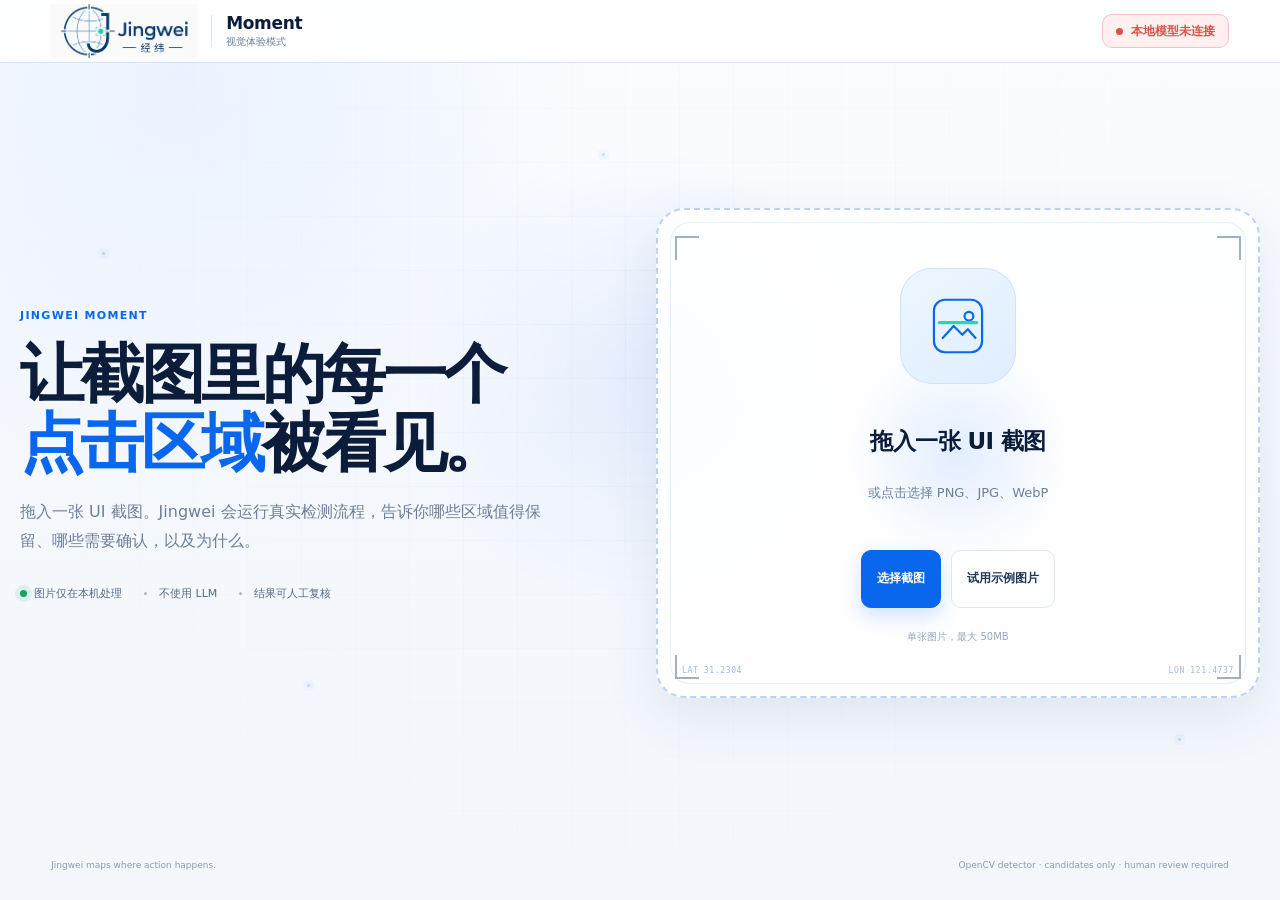
==== frontend/apps/moment/index.html @ aafc8c3d "feat(frontend): add Gongshu integrated workbench" ====
<!doctype html>
<html lang="zh-CN">
  <head>
    <meta charset="utf-8" />
    <meta name="viewport" content="width=device-width, initial-scale=1" />
    <meta name="theme-color" content="#f4f8ff" />
    <title>Jingwei Moment · 看见每一个点击区域</title>
    <link rel="stylesheet" href="./moment.css" />
  </head>
  <body>
    <div class="spatial-field" aria-hidden="true"><i></i><i></i><i></i><i></i><i></i><i></i></div>
    <header class="moment-header">
      <a class="moment-brand" href="./index.html" aria-label="Jingwei Moment 首页">
        <img src="./assets/jingwei-logo.png" alt="Jingwei 经纬" />
        <span class="brand-divider" aria-hidden="true"></span>
        <span class="brand-name"><strong>Moment</strong><small>视觉体验模式</small></span>
      </a>
      <div class="header-actions">
        <span id="runtimeBadge" class="runtime-badge is-checking"><i></i><span>正在连接本地模型</span></span>
      </div>
    </header>

    <main>
      <section id="landingView" class="landing-view">
        <div class="hero-copy">
          <span class="eyebrow">JINGWEI MOMENT</span>
          <h1>让截图里的每一个<br /><em>点击区域</em>被看见。</h1>
          <p>拖入一张 UI 截图。Jingwei 会运行真实检测流程，告诉你哪些区域值得保留、哪些需要确认，以及为什么。</p>
          <div class="trust-row" aria-label="处理说明">
            <span><i class="trust-dot"></i>图片仅在本机处理</span>
            <span>不使用 LLM</span>
            <span>结果可人工复核</span>
          </div>
        </div>

        <div id="dropZone" class="drop-zone" tabindex="0" role="button" aria-label="拖入或选择一张 UI 截图">
          <input id="imageInput" type="file" accept="image/png,image/jpeg,image/webp" hidden />
          <span class="lock-corner corner-nw" aria-hidden="true"></span>
          <span class="lock-corner corner-ne" aria-hidden="true"></span>
          <span class="lock-corner corner-sw" aria-hidden="true"></span>
          <span class="lock-corner corner-se" aria-hidden="true"></span>
          <div class="drop-grid" aria-hidden="true"><i class="drop-scan"></i></div>
          <div class="drop-coordinates" aria-hidden="true"><span>LAT 31.2304</span><span>LON 121.4737</span></div>
          <div class="drop-visual" aria-hidden="true">
            <svg viewBox="0 0 64 64"><rect x="10" y="8" width="44" height="48" rx="10"/><path d="m18 43 10-11 8 8 5-5 7 8"/><circle cx="42" cy="23" r="4"/><path class="scan-line" d="M15 29h34"/></svg>
          </div>
          <strong>拖入一张 UI 截图</strong>
          <span>或点击选择 PNG、JPG、WebP</span>
          <div class="drop-actions">
            <button id="chooseButton" class="primary-button" type="button">选择截图</button>
            <button id="sampleButton" class="secondary-button" type="button">试用示例图片</button>
          </div>
          <small>单张图片，最大 50MB</small>
        </div>
      </section>

      <section id="analysisView" class="analysis-view" hidden>
        <div class="analysis-topbar">
          <div class="analysis-heading">
            <span class="eyebrow">LIVE ANALYSIS</span>
            <h1 id="analysisTitle">Jingwei 正在观察这张界面</h1>
          </div>
          <div class="analysis-actions">
            <button id="replayButton" class="secondary-button replay-button" type="button" disabled><span aria-hidden="true">↻</span> Replay Analysis</button>
            <button id="newImageButton" class="secondary-button" type="button">分析另一张</button>
            <button id="reviewButtonTop" class="primary-button" type="button" disabled>进入专业审核</button>
          </div>
        </div>

        <div class="analysis-grid">
          <aside class="pipeline-panel" aria-label="真实检测阶段">
            <div class="panel-heading">
              <span>DETECTION PIPELINE<small>真实检测过程</small></span>
              <b id="elapsedTime">—</b>
            </div>
            <ol id="pipelineList" class="pipeline-list">
              <li data-stage="read"><i></i><div><small>01 · IMAGE LOCKED</small><strong>读取图像</strong><span>等待开始</span></div></li>
              <li data-stage="analyze"><i></i><div><small>02 · STRUCTURE PARSED</small><strong>观察界面结构</strong><span>等待开始</span></div></li>
              <li data-stage="candidates"><i></i><div><small>03 · SIGNALS FOUND</small><strong>发现初始区域</strong><span>等待真实结果</span></div></li>
              <li data-stage="filter"><i></i><div><small>04 · REJECTED</small><strong>过滤无效区域</strong><span>等待真实结果</span></div></li>
              <li data-stage="final"><i></i><div><small>05 · RETAINED</small><strong>形成最终建议</strong><span>等待真实结果</span></div></li>
            </ol>
            <div id="pipelineNote" class="pipeline-note">所有阶段均由真实图像事件或 detector 结果触发。</div>
          </aside>

          <section class="image-panel" aria-label="交互式检测结果">
            <div class="image-toolbar">
              <div><strong id="imageName">—</strong><span id="imageMeta">—</span></div>
              <div id="analysisMatrix" class="analysis-matrix" hidden>
                <span><small>INITIAL SIGNALS</small><b id="matrixInitial">0</b></span>
                <span><small>REJECTED</small><b id="matrixRejected">0</b></span>
                <span><small>RETAINED</small><b id="matrixRetained">0</b></span>
                <span><small>FILTER RATE</small><b id="matrixRate">0.0%</b></span>
              </div>
            </div>
            <div id="imageStage" class="image-stage is-empty">
              <canvas id="fieldMagnet" class="field-magnet" aria-hidden="true"></canvas>
              <div class="stage-coordinate coordinate-nw" aria-hidden="true">N 31°14′</div>
              <div class="stage-coordinate coordinate-se" aria-hidden="true">E 121°28′</div>
              <div id="signalCloud" class="signal-cloud" aria-hidden="true"></div>
              <div id="ghostModeBadge" class="ghost-mode-badge" aria-live="polite" hidden><strong>GHOST MODE</strong><span>被过滤信号 · 松开 Alt 退出</span></div>
              <div id="probe" class="coordinate-probe" aria-hidden="true"><i class="probe-horizontal"></i><i class="probe-vertical"></i><b></b><span class="probe-x">X 0000</span><span class="probe-y">Y 0000</span></div>
              <div id="coordinateReadout" class="coordinate-readout" aria-hidden="true"><small>JINGWEI COORDINATE FIELD</small><strong id="coordinateFieldSize">—</strong><span id="coordinateX">X —</span><span id="coordinateY">Y —</span><span id="coordinateBox">W — · H —</span></div>
              <div id="lockFlash" class="lock-flash" aria-hidden="true">LOCKED</div>
              <div id="scanIndicator" class="scan-indicator"><i></i><span>准备读取图像</span><small id="scanMode">SCAN · STANDBY</small></div>
              <div id="imageSurface" class="image-surface">
                <img id="sourceImage" alt="待分析 UI 截图" />
                <div id="scanLayer" class="scan-layer" aria-hidden="true"><i class="longitude-beam"></i><i class="latitude-beam"></i><span>VISION FIELD</span></div>
                <svg id="momentOverlay" class="moment-overlay" xmlns="http://www.w3.org/2000/svg" aria-label="Jingwei 检测框"></svg>
              </div>
            </div>
            <div id="jingweiLens" class="jingwei-lens" role="status" hidden>
              <div><small id="lensCoordinate">X000 · Y000</small><b id="lensType">候选区域</b></div>
              <dl>
                <div><dt>CANDIDATE</dt><dd id="lensBbox">—</dd></div>
                <div><dt>HIT</dt><dd>等待人工确认</dd></div>
                <div><dt>CONFIDENCE</dt><dd id="lensConfidence">—</dd></div>
                <div><dt>WHY</dt><dd id="lensWhy">—</dd></div>
              </dl>
              <span>点击查看完整解释</span>
            </div>
          </section>

          <aside id="explainPanel" class="explain-panel" aria-label="Jingwei Explain">
            <div class="panel-heading"><span>JINGWEI EXPLAIN<small>智能解释</small></span><b id="decisionBadge">等待结果</b></div>
            <div id="explainEmpty" class="explain-empty">
              <div class="reason-core" aria-hidden="true">
                <i></i><i></i><i></i><b>J</b>
                <span>REASON CORE</span>
                <div class="reason-steps">
                  <em>GEOMETRY</em><em>EDGE</em><em>CONTEXT</em><em>ACTION</em>
                </div>
                <small id="reasonCoreResult">—</small>
              </div>
              <strong>每个框都有理由</strong>
              <p>分析完成后，点击图片上的任意区域，查看它是什么、为什么这样判断，以及建议怎么处理。</p>
            </div>
            <div id="explainContent" class="explain-content" hidden>
              <div class="explain-title"><span id="candidateId">—</span><h2 id="candidateType">可能的点击控件</h2></div>
              <dl>
                <div><dt>判断</dt><dd id="candidateDecision">—</dd></div>
                <div><dt>置信程度</dt><dd><span id="candidateConfidence">—</span><meter id="confidenceMeter" min="0" max="1" value="0"></meter></dd></div>
                <div><dt>为什么</dt><dd id="candidateWhy">—</dd></div>
                <div><dt>建议</dt><dd id="candidateSuggestion">—</dd></div>
              </dl>
              <div id="reasonTags" class="reason-tags"></div>
              <div id="bboxValue" class="bbox-value">—</div>
            </div>
          </aside>
          <svg id="analysisSignal" class="analysis-signal" aria-hidden="true">
            <path></path>
            <circle r="3.5"></circle>
          </svg>
          <div id="evidenceConvergence" class="evidence-convergence" aria-hidden="true"></div>
        </div>

        <section id="evidenceDock" class="evidence-dock" aria-label="Jingwei 分析证据底座" hidden>
          <div id="timeMachine" class="time-machine">
            <div class="time-machine-heading">
              <span>
                <b>JINGWEI TIME MACHINE</b>
                <small><i class="timeline-drag-cue" aria-hidden="true">↔</i> 拖动蓝色播放头，回看筛选过程</small>
              </span>
              <strong id="timelineState">03.84s · RETAIN</strong>
            </div>
            <div class="timeline-control">
              <input id="timelineRange" type="range" min="0" max="1000" value="1000" step="1" aria-label="拖动蓝色播放头，回看 Jingwei 分析阶段" />
              <div class="timeline-track" aria-hidden="true"><i></i><i></i><i></i><i></i><i></i></div>
            </div>
            <div class="timeline-markers">
              <button type="button" data-timeline="0"><b>00.00s</b><span>IMAGE</span><small>原始截图</small></button>
              <button type="button" data-timeline="125"><b>00.48s</b><span>STRUCTURE</span><small>结构观察</small></button>
              <button type="button" data-timeline="422"><b>01.62s</b><span>SIGNALS</span><small>初始信号</small></button>
              <button type="button" data-timeline="654"><b>02.51s</b><span>FILTER</span><small>过滤过程</small></button>
              <button type="button" data-timeline="1000"><b>03.84s</b><span>RETAIN</span><small>最终保留</small></button>
            </div>
          </div>
          <div class="evidence-event" aria-live="polite">
            <small>CURRENT EVIDENCE</small>
            <strong id="timelineEventTitle">RETAIN</strong>
            <span id="timelineEventCopy">44 actionable regions remain</span>
          </div>
          <div class="evidence-meta">
            <div id="visionStatus" class="vision-status" hidden>
              <span>VISION <b id="statusVision">—</b></span>
              <span>SIGNALS <b id="statusCandidates">0</b></span>
              <span>SCAN <b id="statusTime">—</b></span>
              <span>MODEL <b>LOCAL</b></span>
              <span>STATUS <b id="statusState">SCANNING</b></span>
            </div>
            <div class="legend" aria-label="结果图例">
              <div id="resultFilters" class="result-filters" aria-label="筛选候选框" hidden>
                <button type="button" data-filter="all" class="is-active">全部 <b id="allCount">0</b></button>
                <button type="button" data-filter="keep">建议 <b id="keepCount">0</b></button>
                <button type="button" data-filter="pending">待确认 <b id="pendingCount">0</b></button>
                <button type="button" data-filter="ignored">已忽略 <b id="ignoredCount">0</b></button>
              </div>
              <span><i class="keep"></i>建议保留</span>
              <span><i class="pending"></i>需要确认</span>
              <span><i class="ignored"></i>规则忽略</span>
              <small>点击任意框查看原因</small>
            </div>
          </div>
          <div id="momentComplete" class="moment-complete" hidden>
            <small>JINGWEI MOMENT</small>
            <strong><b id="momentCompleteCount">44</b> REGIONS RETAINED</strong>
          </div>
        </section>

        <section id="summaryPanel" class="summary-panel" hidden>
          <div class="summary-mark" aria-hidden="true">✓</div>
          <div class="summary-copy"><span class="eyebrow">MOMENT SUMMARY</span><h2>分析完成。</h2><p id="summaryText"></p><p id="pageStateText" class="page-state-text"></p></div>
          <div class="summary-stats">
            <div><strong id="summaryKeep">0</strong><span>建议保留</span></div>
            <div><strong id="summaryPending">0</strong><span>需要确认</span></div>
            <div><strong id="summaryIgnored">0</strong><span>规则忽略</span></div>
          </div>
          <button id="reviewButton" class="primary-button large" type="button">带着结果进入专业审核</button>
        </section>
      </section>
    </main>

    <footer><span>Jingwei maps where action happens.</span><span>OpenCV detector · candidates only · human review required</span></footer>
    <script src="./moment-rules.js"></script>
    <script src="./moment.js"></script>
  </body>
</html>
---- frontend/apps/moment/moment.css ----
:root {
  color-scheme: light;
  --blue-800: #073679;
  --blue-700: #0d4ca5;
  --blue-600: #0867ec;
  --blue-500: #1f7aff;
  --blue-100: #d9e9ff;
  --blue-50: #eff6ff;
  --ink: #0b1d3a;
  --text: #203858;
  --muted: #6d7f99;
  --line: #dce7f5;
  --surface: #fff;
  --page: #f5f8fd;
  --green: #13a568;
  --green-soft: #eaf9f1;
  --amber: #d88716;
  --amber-soft: #fff7e7;
  --red: #d6534d;
  --red-soft: #fff0ef;
  --radius: 16px;
  --shadow: 0 18px 55px rgba(38, 77, 130, 0.1);
}

* { box-sizing: border-box; }
[hidden] { display: none !important; }
html, body { margin: 0; min-width: 320px; width: 100%; height: 100%; min-height: 0; }
body {
  --field-x: 50%;
  --field-y: 42%;
  display: flex;
  flex-direction: column;
  height: 100dvh;
  min-height: 100dvh;
  background:
    radial-gradient(circle at 14% 8%, rgba(66, 142, 255, 0.09), transparent 30%),
    linear-gradient(180deg, #fbfdff 0, var(--page) 48%, #f3f7fc 100%);
  color: var(--text);
  font-family: Inter, ui-sans-serif, system-ui, -apple-system, BlinkMacSystemFont, "Segoe UI", "Microsoft YaHei", sans-serif;
  -webkit-font-smoothing: antialiased;
  overflow: hidden;
}
button, a { font: inherit; }
button { cursor: pointer; }

.spatial-field { position: fixed; inset: 0; z-index: -1; overflow: hidden; pointer-events: none; }
.spatial-field::before { position: absolute; inset: -6%; background-image: linear-gradient(rgba(55,113,183,.035) 1px, transparent 1px), linear-gradient(90deg, rgba(55,113,183,.035) 1px, transparent 1px); background-size: 54px 54px; mask-image: radial-gradient(circle at var(--field-x) var(--field-y), #000 0, transparent 72%); content: ""; transition: transform 500ms ease-out; }
.spatial-field::after { position: absolute; inset: 0; background: radial-gradient(circle at var(--field-x) var(--field-y), rgba(45,128,255,.08), transparent 28%); content: ""; }
.spatial-field i { position: absolute; width: 3px; height: 3px; border-radius: 50%; background: rgba(20,92,180,.22); box-shadow: 0 0 0 4px rgba(43,117,210,.035); animation: field-drift 10s ease-in-out infinite alternate; }
.spatial-field i:nth-child(1) { left: 8%; top: 28%; }
.spatial-field i:nth-child(2) { left: 24%; top: 76%; animation-delay: -4s; }
.spatial-field i:nth-child(3) { left: 47%; top: 17%; animation-delay: -7s; }
.spatial-field i:nth-child(4) { left: 68%; top: 68%; animation-delay: -2s; }
.spatial-field i:nth-child(5) { left: 86%; top: 24%; animation-delay: -8s; }
.spatial-field i:nth-child(6) { left: 92%; top: 82%; animation-delay: -5s; }

.moment-header {
  flex: 0 0 auto;
  display: flex;
  align-items: center;
  justify-content: space-between;
  min-height: 76px;
  padding: 7px clamp(18px, 4vw, 64px);
  border-bottom: 1px solid rgba(211, 225, 242, 0.9);
  background: rgba(255, 255, 255, 0.9);
  backdrop-filter: blur(14px);
}
.moment-brand { display: flex; align-items: center; height: 62px; color: var(--ink); text-decoration: none; }
.moment-brand img { width: 168px; height: 62px; object-fit: cover; object-position: center 43%; }
.brand-divider { width: 1px; height: 38px; margin: 0 18px; background: var(--line); }
.brand-name { display: grid; gap: 2px; }
.brand-name strong { font-size: 17px; letter-spacing: -0.02em; }
.brand-name small { color: var(--muted); font-size: 10px; }
.header-actions { display: flex; gap: 12px; align-items: center; }
.runtime-badge, .ghost-link { display: inline-flex; align-items: center; min-height: 38px; border-radius: 10px; font-size: 12px; }
.runtime-badge { gap: 8px; padding: 0 13px; border: 1px solid #bfe9d3; background: var(--green-soft); color: var(--green); font-weight: 700; }
.runtime-badge i { width: 7px; height: 7px; border-radius: 50%; background: currentColor; }
.runtime-badge.is-checking { border-color: var(--line); background: #f8fafc; color: var(--muted); }
.runtime-badge.is-offline { border-color: #f1c4c1; background: var(--red-soft); color: var(--red); }
.ghost-link { padding: 0 14px; border: 1px solid var(--line); background: #fff; color: var(--blue-700); font-weight: 700; text-decoration: none; }

main { flex: 1 1 auto; min-height: 0; overflow: auto; }
body.is-analysis-mode main { overflow: hidden; }
.landing-view {
  display: grid;
  grid-template-columns: minmax(430px, 0.95fr) minmax(420px, 1.05fr);
  gap: clamp(42px, 7vw, 110px);
  align-items: center;
  width: min(1240px, calc(100% - 40px));
  min-height: 100%;
  margin: 0 auto;
  padding: 52px 0 70px;
}
.eyebrow { color: var(--blue-600); font-size: 11px; font-weight: 850; letter-spacing: 0.12em; }
.hero-copy h1 { margin: 17px 0 20px; color: var(--ink); font-size: clamp(42px, 5vw, 68px); line-height: 1.08; letter-spacing: -0.055em; }
.hero-copy h1 em { color: var(--blue-600); font-style: normal; }
.hero-copy > p { max-width: 560px; margin: 0; color: var(--muted); font-size: 16px; line-height: 1.8; }
.trust-row { display: flex; flex-wrap: wrap; gap: 10px 22px; margin-top: 30px; color: #536b89; font-size: 11px; }
.trust-row span { display: inline-flex; gap: 7px; align-items: center; }
.trust-row span + span::before { width: 3px; height: 3px; margin-right: 5px; border-radius: 50%; background: #a8bad1; content: ""; }
.trust-dot { width: 7px; height: 7px; border-radius: 50%; background: var(--green); box-shadow: 0 0 0 5px rgba(19, 165, 104, 0.1); }

.drop-zone {
  --sensor-x: 50%;
  --sensor-y: 50%;
  position: relative;
  display: grid;
  justify-items: center;
  min-height: 490px;
  padding: 58px 38px 34px;
  border: 2px dashed #b9d2f5;
  border-radius: 28px;
  background: rgba(255, 255, 255, 0.86);
  box-shadow: var(--shadow);
  text-align: center;
  outline: none;
  isolation: isolate;
  overflow: hidden;
  transition: border-color 220ms ease, background 220ms ease, transform 220ms ease, box-shadow 220ms ease;
}
.drop-zone::before { position: absolute; inset: 12px; z-index: -1; border: 1px solid rgba(221, 233, 248, 0.7); border-radius: 20px; background: radial-gradient(circle at var(--sensor-x) var(--sensor-y), rgba(38,132,255,.13), transparent 30%); pointer-events: none; content: ""; }
.drop-zone:hover, .drop-zone:focus-visible, .drop-zone.is-dragging, .drop-zone.is-acquiring { border-color: var(--blue-500); background: #fafdff; transform: translateY(-2px); box-shadow: 0 24px 68px rgba(29,91,175,.15); }
.drop-grid { position: absolute; inset: 12px; z-index: -1; border-radius: 20px; opacity: 0; overflow: hidden; background-image: linear-gradient(rgba(45,116,203,.08) 1px, transparent 1px), linear-gradient(90deg, rgba(45,116,203,.08) 1px, transparent 1px); background-size: 34px 34px; transition: opacity 260ms ease; }
.drop-zone:hover .drop-grid, .drop-zone:focus-visible .drop-grid, .drop-zone.is-dragging .drop-grid, .drop-zone.is-acquiring .drop-grid { opacity: 1; }
.drop-scan { position: absolute; top: 0; bottom: 0; left: -12%; width: 20%; background: linear-gradient(90deg, transparent, rgba(31,122,255,.16), rgba(31,122,255,.5), transparent); filter: blur(2px); animation: drop-scan 3.2s ease-in-out infinite; }
.drop-coordinates { position: absolute; right: 24px; bottom: 20px; left: 24px; display: flex; justify-content: space-between; color: rgba(36,91,157,.42); font: 8px/1.2 "Cascadia Mono", Consolas, monospace; letter-spacing: .08em; }
.lock-corner { position: absolute; z-index: 2; width: 24px; height: 24px; border-color: var(--blue-500); opacity: .62; transition: width 220ms ease, height 220ms ease, opacity 220ms ease; }
.corner-nw { top: 17px; left: 17px; border-top: 2px solid; border-left: 2px solid; }
.corner-ne { top: 17px; right: 17px; border-top: 2px solid; border-right: 2px solid; }
.corner-sw { bottom: 17px; left: 17px; border-bottom: 2px solid; border-left: 2px solid; }
.corner-se { right: 17px; bottom: 17px; border-right: 2px solid; border-bottom: 2px solid; }
.drop-zone:hover .lock-corner, .drop-zone:focus-visible .lock-corner, .drop-zone.is-dragging .lock-corner, .drop-zone.is-acquiring .lock-corner { width: 34px; height: 34px; opacity: 1; }
.drop-visual { display: grid; width: 116px; height: 116px; margin-bottom: 25px; place-items: center; border-radius: 32px; background: linear-gradient(145deg, #edf6ff, #dfeeff); color: var(--blue-600); box-shadow: inset 0 0 0 1px #d0e3fd; }
.drop-visual svg { width: 70px; fill: none; stroke: currentColor; stroke-width: 2; stroke-linecap: round; stroke-linejoin: round; }
.drop-visual .scan-line { stroke: #29d4b2; stroke-width: 3; }
.drop-zone:hover .drop-visual, .drop-zone.is-acquiring .drop-visual { animation: icon-float 2.2s ease-in-out infinite; }
.drop-zone > strong { color: var(--ink); font-size: 23px; letter-spacing: -0.025em; }
.drop-zone > span { margin-top: 9px; color: var(--muted); font-size: 13px; }
.drop-zone > small { margin-top: 22px; color: #96a6bc; font-size: 10px; }
.drop-actions { display: flex; gap: 10px; margin-top: 30px; }
.primary-button, .secondary-button { min-height: 40px; padding: 8px 15px; border-radius: 10px; font-size: 12px; font-weight: 750; }
.primary-button { border: 1px solid var(--blue-600); background: var(--blue-600); color: #fff; box-shadow: 0 8px 20px rgba(8, 103, 236, 0.18); }
.primary-button:hover { background: var(--blue-700); }
.primary-button:disabled { cursor: not-allowed; opacity: 0.45; box-shadow: none; }
.secondary-button { border: 1px solid var(--line); background: #fff; color: var(--text); }
.secondary-button:hover { border-color: #b8cce8; color: var(--blue-700); }

.analysis-view { position: relative; display: flex; width: min(1600px, calc(100% - 28px)); height: 100%; min-height: 0; max-height: 100%; margin: 0 auto; padding: 8px 0 10px; flex-direction: column; overflow: hidden; animation: analysis-reveal 520ms ease both; }
.analysis-view.is-arriving .analysis-topbar, .analysis-view.is-arriving .pipeline-panel, .analysis-view.is-arriving .explain-panel, .analysis-view.is-arriving .summary-panel { opacity: 0; transform: translateY(12px); }
.analysis-view.is-arriving .image-panel { opacity: .32; }
.analysis-topbar { display: flex; flex: 0 0 auto; gap: 18px; align-items: center; justify-content: space-between; min-height: 46px; margin-bottom: 7px; padding: 0 3px; }
.analysis-heading { display: flex; gap: 14px; align-items: baseline; min-width: 0; }
.analysis-topbar h1 { margin: 0; overflow: hidden; color: var(--ink); font-size: 21px; letter-spacing: -0.03em; text-overflow: ellipsis; white-space: nowrap; }
.analysis-actions { display: flex; gap: 9px; }
.analysis-grid { position: relative; display: grid; grid-template-columns: 218px minmax(450px, 1fr) 276px; flex: 1 1 auto; gap: 10px; height: auto; min-height: 0; overflow: hidden; }
.pipeline-panel, .image-panel, .explain-panel, .summary-panel { min-height: 0; border: 1px solid var(--line); border-radius: var(--radius); background: rgba(255,255,255,.94); box-shadow: 0 8px 28px rgba(38, 77, 130, 0.06); }
.pipeline-panel, .explain-panel { display: flex; height: 100%; flex-direction: column; overflow: hidden; }
.panel-heading { display: flex; align-items: center; justify-content: space-between; min-height: 55px; padding: 0 16px; border-bottom: 1px solid var(--line); color: var(--ink); font-size: 12px; font-weight: 800; }
.panel-heading > span { display: grid; gap: 2px; letter-spacing: .06em; }
.panel-heading > span small { color: var(--muted); font-size: 8px; font-weight: 600; letter-spacing: 0; }
.panel-heading b { padding: 5px 8px; border-radius: 7px; background: var(--blue-50); color: var(--blue-600); font-size: 9px; }
.pipeline-list { position: relative; display: grid; flex: 1 1 auto; gap: 0; min-height: 0; margin: 0; padding: 18px 15px; overflow-y: auto; list-style: none; scrollbar-width: thin; }
.pipeline-list li { position: relative; display: grid; grid-template-columns: 24px 1fr; gap: 10px; min-height: 76px; color: #8b9ab0; }
.pipeline-list li:not(:last-child)::after { position: absolute; top: 21px; bottom: -2px; left: 9px; width: 1px; background: #dde7f3; content: ""; }
.pipeline-list li.is-active:not(:last-child)::after { background: linear-gradient(#3c94ff, #dce7f5); background-size: 100% 200%; animation: pipeline-flow 1s linear infinite; }
.pipeline-list i { position: relative; z-index: 1; width: 19px; height: 19px; border: 2px solid #c8d6e7; border-radius: 50%; background: #fff; }
.pipeline-list div { display: grid; align-content: start; gap: 5px; }
.pipeline-list div > small { color: #9aabc0; font: 7px/1.2 "Cascadia Mono", Consolas, monospace; letter-spacing: .06em; }
.pipeline-list strong { color: #61758f; font-size: 12px; }
.pipeline-list span { font-size: 10px; line-height: 1.45; }
.pipeline-list li.is-active i { border-color: var(--blue-600); box-shadow: 0 0 0 5px rgba(8,103,236,.1); }
.pipeline-list li.is-active i::after { position: absolute; inset: 4px; border-radius: 50%; background: var(--blue-600); content: ""; animation: pulse 900ms ease-in-out infinite alternate; }
.pipeline-list li.is-active strong { color: var(--blue-700); }
.pipeline-list li.is-active span { color: var(--blue-600); }
.pipeline-list.is-replaying::before { position: absolute; z-index: 3; top: 20px; left: 24px; width: 3px; height: 3px; border-radius: 50%; background: #5faeff; box-shadow: 0 0 8px #3d98ff; content: ""; pointer-events: none; animation: pipeline-impulse 3.6s linear both; }
.pipeline-list li.is-done i { border-color: var(--green); background: var(--green); }
.pipeline-list li.is-done i::after { position: absolute; left: 4px; top: 1px; color: #fff; font-size: 10px; font-style: normal; content: "✓"; }
.pipeline-list li.is-done::after { background: #a8e0c7; }
.pipeline-list li.is-done strong { color: var(--ink); }
.pipeline-list li.is-done span { color: #61758f; }
.pipeline-note { flex: 0 0 auto; margin: 0 14px 14px; padding: 11px; border-radius: 10px; background: #f7faff; color: var(--muted); font-size: 9px; line-height: 1.5; }
.pipeline-note.is-error { background: var(--red-soft); color: var(--red); }

.image-panel { position: relative; display: flex; min-width: 0; height: 100%; min-height: 0; flex-direction: column; overflow: hidden; }
.image-toolbar { display: flex; flex: 0 0 auto; gap: 12px; align-items: center; justify-content: space-between; min-height: 55px; padding: 7px 13px; border-bottom: 1px solid var(--line); }
.image-toolbar > div:first-child { display: grid; gap: 2px; min-width: 0; }
.image-toolbar strong { max-width: 240px; overflow: hidden; color: var(--ink); font-size: 11px; text-overflow: ellipsis; white-space: nowrap; }
.image-toolbar span { color: var(--muted); font-size: 9px; }
.analysis-matrix { display: grid; grid-template-columns: repeat(4, minmax(62px, 1fr)); gap: 4px; }
.analysis-matrix > span { display: grid; min-width: 70px; padding: 5px 8px; border-left: 1px solid var(--line); }
.analysis-matrix small { color: #91a0b4; font: 7px/1.2 "Cascadia Mono", Consolas, monospace; white-space: nowrap; }
.analysis-matrix b { color: var(--ink); font-size: 14px; font-variant-numeric: tabular-nums; }
.analysis-matrix > span:nth-child(3) b { color: var(--blue-600); }
.analysis-matrix > span.is-settling { animation: metric-settle 720ms ease both; }
.result-filters { display: flex; flex-shrink: 0; gap: 3px; padding: 3px; border-radius: 9px; background: #f1f5fa; }
.result-filters button { min-height: 28px; padding: 4px 7px; border: 0; border-radius: 7px; background: transparent; color: var(--muted); font-size: 9px; }
.result-filters button.is-active { background: #fff; color: var(--blue-700); box-shadow: 0 1px 5px rgba(42,73,112,.12); }
.result-filters b { font-size: 9px; }
.image-stage { position: relative; display: grid; flex: 1 1 auto; min-width: 0; min-height: 0; padding: 10px; overflow: hidden; place-items: center; background-color: #f8fbff; background-image: linear-gradient(rgba(62,122,195,.07) 1px, transparent 1px), linear-gradient(90deg, rgba(62,122,195,.07) 1px, transparent 1px); background-size: 56px 56px,56px 56px; }
.field-magnet { position: absolute; inset: 0; z-index: 0; width: 100%; height: 100%; pointer-events: none; }
.image-stage::before, .image-stage::after { position: absolute; z-index: 1; width: 54px; height: 54px; border-color: rgba(31,122,255,.55); pointer-events: none; content: ""; }
.image-stage::before { top: 12px; left: 12px; border-top: 1px solid; border-left: 1px solid; }
.image-stage::after { right: 12px; bottom: 12px; border-right: 1px solid; border-bottom: 1px solid; }
.stage-coordinate { position: absolute; z-index: 2; color: rgba(39,91,153,.45); font: 7px/1 "Cascadia Mono", Consolas, monospace; letter-spacing: .08em; }
.coordinate-nw { top: 17px; left: 76px; }
.coordinate-se { right: 76px; bottom: 17px; }
.image-stage.is-empty .image-surface { opacity: 0; }
.image-surface { position: relative; z-index: 2; display: grid; width: 1px; height: 1px; max-width: 100%; max-height: 100%; overflow: hidden; place-items: center; cursor: crosshair; transition: width 180ms ease, height 180ms ease, opacity 220ms ease; }
.image-stage.is-structure .image-surface { outline: 1px solid rgba(31,122,255,.32); outline-offset: 5px; }
.image-stage.is-structure .image-surface::after { position: absolute; inset: 8%; border: 1px solid rgba(31,122,255,.18); border-radius: 4px; box-shadow: 0 0 0 1px rgba(255,255,255,.45) inset; content: ""; pointer-events: none; animation: structure-lock 520ms ease both; }
.image-surface img { display: block; width: 100%; height: 100%; max-width: none; max-height: none; object-fit: contain; box-shadow: 0 10px 30px rgba(12, 42, 82, 0.16); }
.scan-layer { position: absolute; inset: 0; z-index: 2; overflow: hidden; opacity: 0; pointer-events: none; transition: opacity 200ms ease; }
.scan-layer span { position: absolute; top: 8px; left: 10px; color: rgba(225,242,255,.86); font: 8px/1 "Cascadia Mono", Consolas, monospace; letter-spacing: .12em; text-shadow: 0 1px 4px rgba(3,37,80,.75); }
.longitude-beam, .latitude-beam { position: absolute; display: block; background: #52b9ff; box-shadow: 0 0 10px #2d99ff, 0 0 24px rgba(45,153,255,.5); }
.longitude-beam { display: none; }
.latitude-beam { top: 0; right: 0; left: 0; height: 1px; }
.image-stage.is-scanning .scan-layer { opacity: 1; }
.image-stage.is-scanning .longitude-beam { animation: scan-longitude 2.35s cubic-bezier(.45,0,.55,1) both; }
.image-stage.is-scanning .latitude-beam { animation: scan-latitude 2.65s .18s cubic-bezier(.45,0,.55,1) both; }
.signal-cloud { position: absolute; inset: 18px; z-index: 3; overflow: hidden; opacity: 0; pointer-events: none; transition: opacity 180ms ease; }
.signal-cloud i { position: absolute; left: var(--signal-x); top: var(--signal-y); width: var(--signal-size); height: var(--signal-size); border: 1px solid rgba(33,130,245,.58); border-radius: var(--signal-radius); opacity: var(--signal-opacity); transform: rotate(var(--signal-rotate)); box-shadow: 0 0 8px rgba(32,131,247,.25); }
.signal-cloud i:nth-child(3n) { width: calc(var(--signal-size) * 2.5); height: 1px; border: 0; border-radius: 0; background: rgba(35,126,235,.58); }
.signal-cloud i:nth-child(5n) { border-color: rgba(44,206,177,.62); box-shadow: 0 0 7px rgba(44,206,177,.22); }
.signal-cloud.is-filtering i { animation: cloud-collapse 520ms ease both; animation-delay: var(--signal-delay); }
.ghost-mode-badge { position: absolute; top: 18px; left: 50%; z-index: 8; display: grid; gap: 3px; min-width: 188px; padding: 10px 16px; border: 1px solid rgba(122,143,170,.42); border-radius: 10px; background: rgba(18,34,56,.88); color: #e7eef7; text-align: center; transform: translateX(-50%); backdrop-filter: blur(10px); }
.ghost-mode-badge strong { color: #dce8f7; font: 800 10px/1 "Cascadia Mono", Consolas, monospace; letter-spacing: .14em; }
.ghost-mode-badge span { color: #9db0c7; font-size: 8px; }
.image-stage.is-ghost-mode { background-color: #f2f5f9; filter: saturate(.72); }
.image-stage.is-ghost-mode .image-surface img { filter: grayscale(.28) contrast(.94); }
.image-stage.is-ghost-mode .moment-box:not(.ignored) { opacity: .18 !important; }
.image-stage.is-ghost-mode .moment-box.ignored { opacity: .82 !important; }
.image-stage.is-ghost-mode .moment-box.ignored rect { fill: rgba(87,105,128,.08); stroke: #74879e; stroke-width: 1.7; stroke-dasharray: 4 5; }
.coordinate-probe { position: absolute; inset: 0; z-index: 7; display: none; pointer-events: none; }
.image-stage.is-probing .coordinate-probe { display: block; }
.coordinate-probe i { position: absolute; display: block; background: rgba(16,94,193,.45); }
.probe-horizontal { right: 0; left: 0; top: var(--probe-y); height: 1px; }
.probe-vertical { top: 0; bottom: 0; left: var(--probe-x); width: 1px; }
.coordinate-probe b { position: absolute; left: var(--probe-x); top: var(--probe-y); width: 9px; height: 9px; border: 1px solid #fff; border-radius: 50%; background: #1577e9; box-shadow: 0 0 0 3px rgba(21,119,233,.18); transform: translate(-50%,-50%); }
.coordinate-probe span { position: absolute; padding: 3px 5px; border-radius: 4px; background: rgba(12,40,77,.86); color: #e3efff; font: 7px/1 "Cascadia Mono", Consolas, monospace; letter-spacing: .06em; }
.probe-x { left: var(--probe-x); top: 8px; transform: translateX(-50%); }
.probe-y { top: var(--probe-y); left: 8px; transform: translateY(-50%); }
.coordinate-readout { position: absolute; right: 17px; bottom: 16px; z-index: 7; display: grid; grid-template-columns: auto auto; gap: 3px 13px; min-width: 180px; padding: 10px 11px; border: 1px solid rgba(143,174,212,.38); border-radius: 8px; background: rgba(248,252,255,.82); color: #637b98; font: 7px/1.3 "Cascadia Mono", Consolas, monospace; backdrop-filter: blur(8px); pointer-events: none; }
.coordinate-readout small, .coordinate-readout strong { grid-column: 1 / -1; }
.coordinate-readout small { color: #7e93ad; font-size: 6px; letter-spacing: .1em; }
.coordinate-readout strong { color: #1b4c8e; font-size: 8px; }
.coordinate-readout span:last-child { grid-column: 1 / -1; }
.lock-flash { position: absolute; left: 50%; top: 50%; z-index: 9; padding: 8px 13px; border: 1px solid rgba(61,151,255,.7); border-radius: 6px; background: rgba(8,57,116,.86); color: #e8f3ff; font: 800 8px/1 "Cascadia Mono", Consolas, monospace; letter-spacing: .16em; opacity: 0; transform: translate(-50%,-50%) scale(.92); pointer-events: none; }
.lock-flash.is-visible { animation: lock-flash 620ms ease both; }
.moment-overlay { position: absolute; inset: 0; width: 100%; height: 100%; overflow: visible; }
.moment-box { cursor: pointer; outline: none; }
.moment-box rect { vector-effect: non-scaling-stroke; transition: opacity 220ms ease, stroke-width 120ms ease, filter 120ms ease, fill 120ms ease; }
.moment-box text { paint-order: stroke; stroke: #fff; stroke-width: 4px; stroke-linejoin: round; pointer-events: none; font-size: 12px; font-weight: 800; }
.moment-box.keep rect { fill: rgba(20,165,104,.08); stroke: var(--green); stroke-width: 2.2; }
.moment-box.keep text { fill: #087847; }
.moment-box.pending rect { fill: rgba(216,135,22,.08); stroke: var(--amber); stroke-width: 2; stroke-dasharray: 8 5; }
.moment-box.pending text { fill: #9a5a00; }
.moment-box.ignored rect { fill: rgba(214,83,77,.045); stroke: var(--red); stroke-width: 1.5; stroke-dasharray: 4 6; opacity: .55; }
.moment-box.ignored text { fill: #a13d38; opacity: .75; }
.moment-overlay.is-filtered .moment-box.ignored rect { opacity: .35; }
.moment-box:hover rect, .moment-box:focus-visible rect, .moment-box.is-selected rect { stroke-width: 4; filter: drop-shadow(0 0 5px rgba(20, 102, 228, .5)); fill: rgba(31,122,255,.14); opacity: 1; }
.moment-box.is-dimmed { opacity: .13; }
.moment-box.is-hidden { display: none; }
.moment-box { opacity: 0; }
.moment-box.is-timeline-controlled { animation: none !important; transition: opacity 120ms linear, transform 120ms ease, filter 120ms ease; }
.moment-overlay.is-retain-pulse .moment-box.keep rect, .moment-overlay.is-retain-pulse .moment-box.pending rect { animation: retain-pulse 560ms ease both; }
.scan-indicator { position: absolute; z-index: 4; display: grid; gap: 8px; justify-items: center; padding: 18px 22px; border: 1px solid rgba(190,217,250,.78); border-radius: 12px; background: rgba(247,251,255,.84); color: var(--blue-700); font-size: 11px; font-weight: 700; backdrop-filter: blur(10px); pointer-events: none; transition: opacity 180ms ease; }
.scan-indicator i { width: 42px; height: 42px; border: 3px solid #d7e7fc; border-top-color: var(--blue-600); border-radius: 50%; animation: spin 800ms linear infinite; }
.scan-indicator small { color: #7f93ad; font: 7px/1 "Cascadia Mono", Consolas, monospace; letter-spacing: .12em; }
.scan-indicator.is-hidden { opacity: 0; }
.vision-status { display: flex; gap: 16px; align-items: center; min-width: 0; height: 100%; padding: 0 13px; color: #7f9aba; font: 7px/1 "Cascadia Mono", Consolas, monospace; letter-spacing: .05em; white-space: nowrap; }
.vision-status span { display: inline-flex; gap: 6px; }
.vision-status b { color: #e4f0ff; font-weight: 650; }
.vision-status span:last-child { margin-left: auto; }
.vision-status span:last-child b { color: #62e0bd; }
.legend { display: flex; gap: 10px; align-items: center; justify-content: flex-end; min-width: 0; height: 100%; padding: 0 9px; color: #93a8c3; font-size: 8px; }
.legend span { display: inline-flex; gap: 5px; align-items: center; }
.legend i { width: 14px; height: 7px; border: 2px solid; border-radius: 2px; }
.legend i.keep { border-color: var(--green); }
.legend i.pending { border-color: var(--amber); border-style: dashed; }
.legend i.ignored { border-color: var(--red); border-style: dotted; }
.legend small { color: #8197b3; font-size: 8px; white-space: nowrap; }

.jingwei-lens { position: absolute; z-index: 20; width: 248px; padding: 12px; border: 1px solid rgba(116,165,226,.54); border-radius: 11px; background: rgba(250,253,255,.94); color: var(--text); box-shadow: 0 16px 42px rgba(17,60,116,.2); backdrop-filter: blur(14px); pointer-events: none; transform: translate(14px, 14px); }
.jingwei-lens > div:first-child { display: grid; gap: 3px; padding-bottom: 9px; border-bottom: 1px solid var(--line); }
.jingwei-lens small { color: var(--blue-600); font: 7px/1 "Cascadia Mono", Consolas, monospace; letter-spacing: .1em; }
.jingwei-lens b { color: var(--ink); font-size: 13px; }
.jingwei-lens dl { display: grid; gap: 5px; margin: 9px 0; }
.jingwei-lens dl div { display: grid; grid-template-columns: 63px 1fr; gap: 6px; }
.jingwei-lens dt { color: #8a9bb0; font: 7px/1.4 "Cascadia Mono", Consolas, monospace; }
.jingwei-lens dd { margin: 0; color: #37516f; font-size: 8px; line-height: 1.45; }
.jingwei-lens > span:last-child { color: #8798ad; font-size: 7px; }

.evidence-dock { position: relative; display: grid; grid-template-columns: minmax(0,1fr) 258px; grid-template-rows: 64px 30px; flex: 0 0 94px; min-height: 0; margin-top: 7px; overflow: hidden; border: 1px solid #a9c8ed; border-radius: 12px; background: linear-gradient(135deg,#f7fbff,#eaf4ff); box-shadow: 0 10px 30px rgba(19,70,135,.11); }
.evidence-dock::before { position: absolute; right: 0; bottom: 29px; left: 0; height: 22px; background: linear-gradient(transparent,rgba(75,145,226,.055)), radial-gradient(circle,rgba(41,112,198,.2) 1px,transparent 1.5px); background-size: auto,28px 14px; content: ""; pointer-events: none; }
.time-machine { position: relative; z-index: 1; min-width: 0; padding: 7px 15px 4px; }
.time-machine-heading { display: flex; align-items: center; justify-content: space-between; }
.time-machine-heading > span { display: grid; gap: 2px; }
.time-machine-heading b { color: var(--ink); font: 800 9px/1 "Cascadia Mono", Consolas, monospace; letter-spacing: .08em; }
.time-machine-heading small { display: flex; gap: 5px; align-items: center; color: #496f9d; font-size: 8px; font-weight: 650; }
.time-machine-heading > strong { color: var(--blue-600); font: 750 8px/1 "Cascadia Mono", Consolas, monospace; letter-spacing: .05em; }
.timeline-drag-cue { display: inline-grid; width: 18px; height: 14px; place-items: center; border-radius: 7px; background: var(--blue-600); color: #fff; font: 800 10px/1 system-ui,sans-serif; box-shadow: 0 0 0 3px rgba(8,103,236,.11); animation: drag-cue 1.8s ease-in-out infinite; }
.timeline-control { position: relative; height: 18px; margin: 1px 4px 0; cursor: ew-resize; touch-action: none; }
.timeline-control input { position: absolute; inset: 0; z-index: 2; width: 100%; margin: 0; appearance: none; background: transparent; cursor: ew-resize; }
.timeline-control input::-webkit-slider-runnable-track { height: 3px; background: transparent; }
.timeline-control input::-webkit-slider-thumb { width: 15px; height: 15px; margin-top: -6px; appearance: none; border: 3px solid #fff; border-radius: 50%; background: var(--blue-600); box-shadow: 0 0 0 2px rgba(8,103,236,.35),0 0 14px rgba(8,103,236,.5); }
.timeline-control input::-moz-range-track { height: 3px; background: transparent; }
.timeline-control input::-moz-range-thumb { width: 11px; height: 11px; border: 3px solid #fff; border-radius: 50%; background: var(--blue-600); box-shadow: 0 0 0 2px rgba(8,103,236,.35),0 0 14px rgba(8,103,236,.5); }
.timeline-track { position: absolute; top: 9px; right: 4px; left: 4px; height: 3px; border-radius: 2px; background: linear-gradient(90deg,#4c9af5 var(--timeline-progress,100%),#cfdeee var(--timeline-progress,100%)); }
.timeline-track::before { position: absolute; top: -2px; left: max(0%,calc(var(--timeline-progress,100%) - 4%)); width: min(38px,4%); height: 7px; background: linear-gradient(90deg,transparent,rgba(47,143,255,.36)); filter: blur(2px); content: ""; pointer-events: none; }
.timeline-track i { position: absolute; top: 50%; width: 8px; height: 8px; border: 2px solid #fff; border-radius: 50%; background: #73aef2; box-shadow: 0 0 0 1px #8bb9ef; transform: translate(-50%,-50%); }
.timeline-track i:nth-child(1) { left: 0; }
.timeline-track i:nth-child(2) { left: 12.5%; }
.timeline-track i:nth-child(3) { left: 42.2%; }
.timeline-track i:nth-child(4) { left: 65.4%; }
.timeline-track i:nth-child(5) { left: 100%; }
.timeline-markers { display: grid; grid-template-columns: 12.5fr 29.7fr 23.2fr 34.6fr 0; margin: -3px 4px 0; }
.timeline-markers button { display: grid; gap: 1px; justify-items: start; width: max-content; padding: 3px 0; border: 0; background: transparent; text-align: left; transform: translateX(-2px); }
.timeline-markers button:last-child { justify-items: end; transform: translateX(-100%); }
.timeline-markers b { color: #2e547f; font: 7px/1 "Cascadia Mono", Consolas, monospace; }
.timeline-markers span { color: #8194ac; font: 6px/1.1 "Cascadia Mono", Consolas, monospace; }
.timeline-markers small { color: #a0afc1; font-size: 6px; white-space: nowrap; }
.timeline-markers button.is-active b, .timeline-markers button.is-active span { color: var(--blue-600); }
.timeline-markers button.is-current b { text-shadow: 0 0 9px rgba(8,103,236,.34); transform: scale(1.12); transform-origin: left center; }
.timeline-markers button.is-current span { color: var(--blue-700); font-weight: 800; }
.timeline-hint { display: none; gap: 7px; align-items: center; margin-top: 4px; color: #71849c; font-size: 7px; }
.timeline-hint kbd { padding: 3px 6px; border: 1px solid #b9cbe0; border-bottom-width: 2px; border-radius: 4px; background: #fff; color: #274e7c; font: 700 7px/1 "Cascadia Mono", Consolas, monospace; }
.timeline-hint i { margin-left: auto; color: #9aaabe; font-style: normal; }
.evidence-event { position: relative; z-index: 1; display: grid; align-content: center; min-width: 0; padding: 7px 16px; border-left: 1px solid rgba(142,181,226,.55); background: rgba(239,247,255,.52); }
.evidence-event small { color: #8298b4; font: 7px/1 "Cascadia Mono",Consolas,monospace; letter-spacing: .1em; }
.evidence-event strong { margin-top: 4px; color: var(--blue-700); font: 800 10px/1 "Cascadia Mono",Consolas,monospace; letter-spacing: .08em; }
.evidence-event span { margin-top: 3px; overflow: hidden; color: #58718f; font-size: 8px; text-overflow: ellipsis; white-space: nowrap; }
.evidence-meta { position: relative; z-index: 2; display: grid; grid-column: 1 / -1; grid-template-columns: auto minmax(0,1fr); min-width: 0; background: #0d2548; }
.evidence-meta .result-filters { padding: 2px; background: rgba(255,255,255,.08); }
.evidence-meta .result-filters button { min-height: 22px; padding-block: 2px; color: #91a7c2; }
.evidence-meta .result-filters button.is-active { background: #f7fbff; color: var(--blue-700); }
.evidence-dock.is-completing .vision-status span:last-child b { animation: status-complete 820ms ease both; }
.moment-complete { position: absolute; z-index: 8; left: 50%; bottom: 18px; display: grid; min-width: 240px; padding: 10px 20px; border: 1px solid rgba(105,169,244,.65); border-radius: 10px; background: rgba(245,251,255,.96); box-shadow: 0 16px 40px rgba(16,65,128,.2); text-align: center; opacity: 0; transform: translate(-50%,18px); pointer-events: none; }
.moment-complete small { color: #7891af; font: 7px/1 "Cascadia Mono",Consolas,monospace; letter-spacing: .16em; }
.moment-complete strong { margin-top: 5px; color: var(--blue-700); font: 800 11px/1 "Cascadia Mono",Consolas,monospace; letter-spacing: .08em; }
.moment-complete.is-visible { animation: moment-complete 1.3s ease both; }

.selection-guides { pointer-events: none; animation: coordinate-guide-life 680ms ease both; }
.selection-guides .coordinate-axis { vector-effect: non-scaling-stroke; stroke: rgba(17,104,232,.72); stroke-width: .85; stroke-dasharray: 1; stroke-dashoffset: 1; filter: drop-shadow(0 0 2px rgba(31,122,255,.32)); animation: coordinate-converge 260ms cubic-bezier(.2,.78,.2,1) forwards; }
.selection-guides .coordinate-pulse { vector-effect: non-scaling-stroke; fill: rgba(255,255,255,.88); stroke: #0875ed; stroke-width: 1.4; opacity: 0; transform-box: fill-box; transform-origin: center; animation: coordinate-pulse 250ms 245ms ease-out both; }
.selection-guides .axis-coordinate { paint-order: stroke; fill: #0b5fc9; stroke: rgba(255,255,255,.96); stroke-width: 4px; font: 700 10px/1 "Cascadia Mono",Consolas,monospace; letter-spacing: .04em; opacity: 0; animation: coordinate-label 380ms 70ms ease both; }
.selection-guides .coordinate-corner { vector-effect: non-scaling-stroke; fill: none; stroke: #0875ed; stroke-width: 2.4; stroke-dasharray: 1; stroke-dashoffset: 1; filter: drop-shadow(0 0 3px rgba(31,122,255,.55)); animation: coordinate-corner-lock 170ms 270ms ease-out forwards; }
.moment-box.is-cross-locating rect { animation: candidate-coordinate-lock 520ms ease both; }
.explain-panel.is-linked { border-color: #b8d6fc; box-shadow: 0 0 0 1px rgba(31,122,255,.06), 0 12px 34px rgba(30,91,171,.11); }
.analysis-signal { position: absolute; inset: 0; z-index: 24; width: 100%; height: 100%; overflow: visible; opacity: 0; pointer-events: none; }
.analysis-signal path { fill: none; stroke: rgba(25,126,244,.72); stroke-width: 1.2; stroke-dasharray: 1; stroke-dashoffset: 1; filter: drop-shadow(0 0 4px rgba(31,122,255,.52)); }
.analysis-signal circle { fill: #3da0ff; filter: drop-shadow(0 0 5px #258cff); opacity: 0; }
.analysis-signal.is-active { opacity: 1; }
.analysis-signal.is-active path { animation: signal-line 300ms ease-out both; }
.analysis-signal.is-active circle { opacity: 1; animation: signal-dot 300ms ease-out both; }
.evidence-convergence { position: fixed; inset: 0; z-index: 40; overflow: hidden; pointer-events: none; }
.evidence-ghost { position: absolute; display: block; border: 1px solid rgba(218,72,67,.9); border-radius: 3px; background: rgba(218,72,67,.06); box-shadow: 0 0 7px rgba(218,72,67,.28); opacity: 0; transform-origin: center; animation: evidence-converge var(--evidence-duration) var(--evidence-delay) cubic-bezier(.3,.02,.35,1) both; }
.timeline-markers button.is-receiving-evidence { position: relative; }
.timeline-markers button.is-receiving-evidence::after { position: absolute; left: 50%; top: 6px; width: 5px; height: 5px; border: 1px solid rgba(218,72,67,.8); border-radius: 50%; content: ""; pointer-events: none; animation: filter-node-absorb 850ms ease-out both; }
.timeline-markers button.is-receiving-evidence b, .timeline-markers button.is-receiving-evidence span { animation: filter-node-text 850ms ease both; }

.explain-panel { position: relative; overflow: hidden; }
.explain-panel.is-linked::before { position: absolute; z-index: 3; top: 50%; left: 0; width: 82px; height: 1px; background: linear-gradient(90deg,rgba(31,122,255,0),rgba(31,122,255,.72),rgba(31,122,255,0)); content: ""; pointer-events: none; animation: explain-signal 560ms ease-out both; }
.explain-empty { display: grid; flex: 1 1 auto; min-height: 0; justify-items: center; align-content: center; padding: 24px; overflow-y: auto; text-align: center; }
.reason-core { position: relative; display: grid; width: 112px; height: 112px; margin-bottom: 24px; place-items: center; }
.reason-core i { position: absolute; border: 1px solid rgba(83,145,222,.18); border-radius: 50%; }
.reason-core i:nth-child(1) { inset: 5px; }
.reason-core i:nth-child(2) { inset: 18px; animation-delay: -.8s; }
.reason-core i:nth-child(3) { inset: 31px; animation-delay: -1.6s; }
.reason-core b { position: relative; z-index: 1; display: grid; width: 45px; height: 45px; place-items: center; border: 1px solid #cde1fa; border-radius: 50%; background: #f2f8ff; color: var(--blue-600); font-size: 20px; box-shadow: 0 0 24px rgba(49,131,231,.09); }
.reason-core span { position: absolute; bottom: -1px; color: #9bacc0; font: 6px/1 "Cascadia Mono",Consolas,monospace; letter-spacing: .16em; }
.reason-steps { position: absolute; top: calc(100% + 7px); left: 50%; display: grid; grid-template-columns: repeat(4,auto); gap: 5px; transform: translateX(-50%); }
.reason-steps em { padding: 3px 4px; border-radius: 4px; background: #f2f7fd; color: #8ca0b8; font: 6px/1 "Cascadia Mono",Consolas,monospace; font-style: normal; opacity: 0; transform: translateY(4px); }
.reason-core > small { position: absolute; z-index: 2; color: var(--blue-700); font: 800 9px/1 "Cascadia Mono",Consolas,monospace; opacity: 0; }
.explain-panel.is-awakening .reason-core { margin-bottom: 42px; }
.explain-panel.is-awakening .reason-core i:nth-child(1) { animation: reason-awaken 720ms 40ms ease both; }
.explain-panel.is-awakening .reason-core i:nth-child(2) { animation: reason-awaken 620ms 160ms ease both; }
.explain-panel.is-awakening .reason-core i:nth-child(3) { animation: reason-awaken 520ms 280ms ease both; }
.explain-panel.is-awakening .reason-core b { animation: reason-center 720ms ease both; }
.explain-panel.is-awakening .reason-steps em { animation: reason-step 260ms ease both; }
.explain-panel.is-awakening .reason-steps em:nth-child(2) { animation-delay: 120ms; }
.explain-panel.is-awakening .reason-steps em:nth-child(3) { animation-delay: 240ms; }
.explain-panel.is-awakening .reason-steps em:nth-child(4) { animation-delay: 360ms; }
.explain-panel.is-awakening .reason-core > small { animation: reason-result 760ms 180ms ease both; }
.explain-panel.is-awakening .explain-empty > strong, .explain-panel.is-awakening .explain-empty > p { opacity: .22; }
.explain-panel.is-complete .reason-core i:first-child { animation: complete-ripple 820ms ease-out both; }
.explain-empty strong { color: var(--ink); font-size: 15px; }
.explain-empty p { margin: 10px 0 0; color: var(--muted); font-size: 11px; line-height: 1.75; }
.explain-content { flex: 1 1 auto; min-height: 0; padding: 17px; overflow-y: auto; scrollbar-width: thin; }
.explain-title span { color: var(--blue-600); font-size: 9px; font-weight: 800; letter-spacing: .08em; }
.explain-title h2 { margin: 5px 0 18px; color: var(--ink); font-size: 19px; letter-spacing: -.03em; }
.explain-content dl { display: grid; gap: 0; margin: 0; }
.explain-content dl div { display: grid; grid-template-columns: 66px 1fr; gap: 8px; padding: 12px 0; border-top: 1px solid #edf2f8; }
.explain-content dt { color: #8999ad; font-size: 10px; }
.explain-content dd { margin: 0; color: var(--text); font-size: 11px; line-height: 1.65; }
.explain-content dd:has(meter) { display: grid; gap: 7px; }
meter { width: 100%; height: 5px; border: 0; background: #e8eef6; }
meter::-webkit-meter-bar { border: 0; border-radius: 5px; background: #e8eef6; }
meter::-webkit-meter-optimum-value { border-radius: 5px; background: var(--blue-600); }
.reason-tags { display: flex; flex-wrap: wrap; gap: 5px; margin-top: 15px; }
.reason-tags span { padding: 5px 7px; border-radius: 6px; background: #f2f6fb; color: #60748f; font-size: 8px; }
.bbox-value { margin-top: 13px; padding: 9px; border-radius: 8px; background: #0d2548; color: #dceaff; font: 9px/1.5 "Cascadia Mono", Consolas, monospace; }

.summary-panel { display: grid; grid-template-columns: auto minmax(280px, 1fr) auto auto; gap: 20px; align-items: center; margin-top: 12px; padding: 20px 22px; }
body.is-analysis-mode .summary-panel { display: none !important; }
.summary-mark { display: grid; width: 44px; height: 44px; place-items: center; border-radius: 50%; background: var(--green-soft); color: var(--green); font-size: 20px; font-weight: 900; }
.summary-copy h2 { margin: 4px 0 4px; color: var(--ink); font-size: 20px; }
.summary-copy p { margin: 0; color: var(--text); font-size: 11px; line-height: 1.55; }
.summary-copy .page-state-text { color: var(--muted); }
.summary-stats { display: flex; gap: 8px; }
.summary-stats div { display: grid; min-width: 78px; padding: 10px 13px; border: 1px solid var(--line); border-radius: 10px; background: #fbfdff; text-align: center; }
.summary-stats strong { color: var(--ink); font-size: 20px; }
.summary-stats span { color: var(--muted); font-size: 9px; }
.primary-button.large { min-height: 46px; padding-inline: 18px; }

footer { display: flex; flex: 0 0 auto; justify-content: space-between; min-height: 40px; padding: 0 clamp(18px, 4vw, 64px); color: #8a9bb1; font-size: 9px; }
body.is-analysis-mode footer { display: none; }

@keyframes spin { to { transform: rotate(360deg); } }
@keyframes pulse { from { transform: scale(.75); opacity: .55; } to { transform: scale(1); opacity: 1; } }
@keyframes field-drift { from { transform: translate3d(-3px,-5px,0); } to { transform: translate3d(6px,5px,0); } }
@keyframes drop-scan { 0%, 12% { transform: translateX(0); opacity: 0; } 30% { opacity: 1; } 72% { opacity: .8; } 100% { transform: translateX(620%); opacity: 0; } }
@keyframes icon-float { 0%, 100% { transform: translateY(0); } 50% { transform: translateY(-3px); } }
@keyframes pipeline-flow { to { background-position: 0 -200%; } }
@keyframes pipeline-impulse { 0% { top: 20px; opacity: 0; } 8% { opacity: 1; } 92% { opacity: 1; } 100% { top: calc(100% - 30px); opacity: 0; } }
@keyframes scan-longitude { from { transform: translateX(0); } to { transform: translateX(calc(100% - 1px)); } }
@keyframes scan-latitude { from { transform: translateY(0); } to { transform: translateY(calc(100% - 1px)); } }
@keyframes analysis-reveal { from { opacity: 0; } to { opacity: 1; } }

.morph-capsule { position: fixed; z-index: 50; display: grid; overflow: hidden; place-items: center; border: 1px solid #75adf5; border-radius: 28px; background: rgba(248,252,255,.96); box-shadow: 0 28px 85px rgba(22,69,133,.23); pointer-events: none; transform-origin: top left; }
.morph-capsule::before, .morph-capsule::after { position: absolute; inset: 14px; border: 1px solid rgba(49,129,232,.25); border-radius: 20px; content: ""; }
.morph-capsule::after { inset: 0; border: 0; background-image: linear-gradient(rgba(31,122,255,.09) 1px, transparent 1px), linear-gradient(90deg, rgba(31,122,255,.09) 1px, transparent 1px); background-size: 32px 32px; }
.morph-capsule img { position: relative; z-index: 1; display: block; max-width: 72%; max-height: 72%; object-fit: contain; opacity: .88; filter: blur(8px); animation: target-reveal 680ms 180ms ease forwards; }
.morph-capsule span { position: absolute; z-index: 2; bottom: 24px; left: 28px; color: #0d4ca5; font: 700 9px/1.6 "Cascadia Mono", Consolas, monospace; letter-spacing: .1em; }
@keyframes target-reveal { to { max-width: 92%; max-height: 92%; opacity: 1; filter: blur(0); } }
@keyframes cloud-collapse { to { opacity: 0; transform: scale(.2) rotate(28deg); } }
@keyframes lock-flash { 0% { opacity: 0; transform: translate(-50%,-50%) scale(.85); } 24% { opacity: 1; transform: translate(-50%,-50%) scale(1); } 72% { opacity: 1; } 100% { opacity: 0; transform: translate(-50%,-50%) scale(1.05); } }
@keyframes drag-cue { 0%,100% { transform: translateX(0); } 40% { transform: translateX(2px); } 70% { transform: translateX(-2px); } }
@keyframes reason-breathe { 0%,100% { opacity: .5; transform: scale(.985); } 50% { opacity: .9; transform: scale(1.018); } }
@keyframes explain-signal { 0% { opacity: 0; transform: translateX(-100%); } 35% { opacity: 1; } 100% { opacity: 0; transform: translateX(330%); } }
@keyframes moment-complete { 0% { opacity: 0; transform: translate(-50%,18px); } 18%,72% { opacity: 1; transform: translate(-50%,0); } 100% { opacity: 0; transform: translate(-50%,-8px); } }
@keyframes structure-lock { from { opacity: 0; transform: scale(.985); } to { opacity: 1; transform: scale(1); } }
@keyframes retain-pulse { 0%,100% { filter: none; } 45% { filter: drop-shadow(0 0 5px rgba(20,165,104,.7)); stroke-width: 3.8; } }
@keyframes signal-line { from { stroke-dashoffset: 1; opacity: 0; } 18% { opacity: 1; } to { stroke-dashoffset: 0; opacity: .35; } }
@keyframes signal-dot { 0%,12% { opacity: 0; } 30%,78% { opacity: 1; } 100% { opacity: 0; } }
@keyframes coordinate-converge { 0% { stroke-dashoffset: 1; opacity: 0; } 18% { opacity: 1; } 100% { stroke-dashoffset: 0; opacity: 1; } }
@keyframes coordinate-guide-life { 0%,62% { opacity: 1; } 100% { opacity: 0; } }
@keyframes coordinate-label { 0% { opacity: 0; } 30%,72% { opacity: 1; } 100% { opacity: .42; } }
@keyframes coordinate-pulse { 0% { opacity: 0; transform: scale(.5); } 42% { opacity: 1; transform: scale(1); } 100% { opacity: 0; transform: scale(2.4); } }
@keyframes coordinate-corner-lock { from { stroke-dashoffset: 1; opacity: .2; } to { stroke-dashoffset: 0; opacity: 1; } }
@keyframes candidate-coordinate-lock { 0%,100% { filter: none; } 54% { filter: drop-shadow(0 0 6px rgba(31,122,255,.74)); stroke-width: 4.2; } }
@keyframes evidence-converge { 0% { border-color: rgba(218,72,67,.94); border-radius: 3px; opacity: 0; transform: translate3d(0,0,0) scale(1); } 12% { opacity: .86; } 42% { border-color: rgba(218,72,67,.58); opacity: .62; transform: translate3d(var(--evidence-dx-35),var(--evidence-dy-35),0) scale(.58); } 78% { border-radius: 50%; opacity: .42; transform: translate3d(var(--evidence-dx-82),var(--evidence-dy-82),0) scale(.14); } 100% { border-radius: 50%; opacity: 0; transform: translate3d(var(--evidence-dx),var(--evidence-dy),0) scale(.035); } }
@keyframes filter-node-absorb { 0%,26%,56% { opacity: 0; transform: translate(-50%,-50%) scale(.3); } 13%,42%,72% { opacity: .9; transform: translate(-50%,-50%) scale(2.6); } 100% { opacity: 0; transform: translate(-50%,-50%) scale(4); } }
@keyframes filter-node-text { 0%,100% { color: var(--blue-600); text-shadow: none; } 18%,48%,76% { color: #c84a47; text-shadow: 0 0 8px rgba(218,72,67,.42); } }
@keyframes reason-awaken { 0% { border-color: rgba(83,145,222,.12); opacity: .4; transform: scale(.94); } 55% { border-color: rgba(31,122,255,.72); opacity: 1; transform: scale(1.035); } 100% { border-color: rgba(83,145,222,.24); opacity: .8; transform: scale(1); } }
@keyframes reason-center { 0%,100% { box-shadow: 0 0 24px rgba(49,131,231,.09); transform: scale(1); } 55% { box-shadow: 0 0 0 7px rgba(31,122,255,.09),0 0 28px rgba(49,131,231,.28); transform: scale(1.06); } }
@keyframes reason-step { to { opacity: 1; transform: translateY(0); } }
@keyframes reason-result { 0%,45% { opacity: 0; transform: scale(.88); } 62%,100% { opacity: 1; transform: scale(1); } }
@keyframes complete-ripple { from { opacity: .7; transform: scale(.65); } to { opacity: 0; transform: scale(1.35); } }
@keyframes metric-settle { 0%,100% { transform: scale(1); } 45% { background: rgba(31,122,255,.07); transform: scale(1.045); } }
@keyframes status-complete { 0%,100% { text-shadow: none; opacity: 1; } 45% { color: #91ffe0; text-shadow: 0 0 10px rgba(98,224,189,.72); opacity: .82; } }

.analysis-view.is-handing-off .analysis-grid { grid-template-columns: 0 minmax(420px,1fr) 0; transition: grid-template-columns 620ms cubic-bezier(.2,.74,.18,1); }
.analysis-view.is-handing-off .pipeline-panel, .analysis-view.is-handing-off .explain-panel { opacity: 0; transform: scale(.96); transition: opacity 320ms ease, transform 520ms ease; }
.analysis-view.is-handing-off .analysis-topbar > div:first-child, .analysis-view.is-handing-off .summary-panel { opacity: 0; transition: opacity 260ms ease; }
.analysis-view.is-handing-off .image-panel { border-color: #91bff4; box-shadow: 0 24px 70px rgba(20,75,148,.2); transition: box-shadow 520ms ease,border-color 520ms ease; }
.analysis-view.is-handing-off .image-stage { min-height: 0; }

@media (max-height: 900px) and (min-width: 921px) {
  .moment-header { min-height: 62px; padding-block: 4px; }
  .moment-brand { height: 54px; }
  .moment-brand img { width: 146px; height: 54px; }
  .brand-divider { height: 32px; margin-inline: 14px; }
  .runtime-badge { min-height: 34px; }
  .analysis-view { padding: 6px 0 8px; }
  .analysis-topbar { min-height: 42px; margin-bottom: 5px; }
  .analysis-topbar h1 { margin-top: 1px; font-size: 21px; }
  .analysis-grid { gap: 8px; }
  .panel-heading, .image-toolbar { min-height: 46px; }
  .panel-heading { padding-inline: 13px; }
  .pipeline-list { padding: 10px 12px; }
  .pipeline-list li { min-height: 62px; }
  .pipeline-note { margin: 0 11px 10px; padding: 8px; }
  .image-stage { padding: 10px; }
  .evidence-dock { grid-template-rows: 64px 28px; flex-basis: 92px; margin-top: 5px; }
  .vision-status, .legend { min-height: 0; }
  .time-machine { padding-top: 5px; }
  .timeline-markers small { display: none; }
  .explain-empty { padding: 18px; }
  .reason-core { width: 96px; height: 96px; margin-bottom: 18px; }
  .explain-content { padding: 13px; }
  .explain-title h2 { margin-bottom: 12px; }
  .explain-content dl div { padding: 8px 0; }
  .reason-tags { margin-top: 10px; }
}

@media (max-width: 1180px) {
  .analysis-grid { grid-template-columns: 220px minmax(390px, 1fr) 280px; }
  .result-filters button { padding-inline: 5px; }
  .summary-panel { grid-template-columns: auto 1fr auto; }
  .summary-panel .large { grid-column: 2 / -1; justify-self: end; }
}
@media (prefers-reduced-motion: reduce) {
  *, *::before, *::after { scroll-behavior: auto !important; animation-duration: .01ms !important; animation-iteration-count: 1 !important; transition-duration: .01ms !important; }
}
@media (max-width: 920px) {
  body.is-analysis-mode { height: auto; min-height: 100dvh; overflow: auto; }
  body.is-analysis-mode main { overflow: visible; }
  .landing-view { grid-template-columns: 1fr; max-width: 680px; padding-top: 35px; }
  .hero-copy { text-align: center; }
  .hero-copy > p { margin-inline: auto; }
  .trust-row { justify-content: center; }
  .analysis-view { height: auto; max-height: none; overflow: visible; }
  .analysis-topbar { gap: 14px; align-items: stretch; flex-direction: column; }
  .analysis-heading { align-items: flex-start; flex-direction: column; gap: 3px; }
  .analysis-grid { grid-template-columns: 1fr; flex: none; height: auto; overflow: visible; }
  .pipeline-panel { order: 1; }
  .image-panel { order: 2; min-height: 650px; }
  .explain-panel { order: 3; min-height: 300px; }
  .evidence-dock { grid-template-columns: 1fr; grid-template-rows: auto auto auto; flex-basis: auto; overflow: visible; }
  .evidence-event { border-top: 1px solid rgba(142,181,226,.55); border-left: 0; }
  .evidence-meta { grid-column: 1; grid-template-columns: 1fr; min-height: 58px; }
  .vision-status, .legend { min-height: 29px; overflow-x: auto; justify-content: flex-start; }
  .pipeline-list { grid-template-columns: repeat(5, 1fr); gap: 6px; }
  .pipeline-list li { grid-template-columns: 1fr; min-height: 90px; text-align: center; }
  .pipeline-list i { margin: auto; }
  .pipeline-list li::after { display: none; }
  .summary-panel { grid-template-columns: auto 1fr; }
  .summary-stats, .summary-panel .large { grid-column: 2; justify-self: start; }
}
@media (max-width: 620px) {
  .moment-header { padding-inline: 12px; }
  .moment-brand img { width: 116px; height: 54px; }
  .brand-divider, .brand-name small, .runtime-badge { display: none; }
  .brand-name strong { font-size: 14px; }
  .ghost-link { padding-inline: 9px; font-size: 10px; }
  .landing-view { width: calc(100% - 24px); }
  .hero-copy h1 { font-size: 38px; }
  .drop-zone { min-height: 430px; padding-inline: 18px; }
  .drop-actions { flex-direction: column; width: 100%; }
  .analysis-view { width: calc(100% - 16px); }
  .analysis-topbar { align-items: stretch; }
  .analysis-actions { flex-direction: column-reverse; }
  .pipeline-list { grid-template-columns: 1fr; }
  .pipeline-list li { grid-template-columns: 24px 1fr; min-height: 60px; text-align: left; }
  .pipeline-list i { margin: 0; }
  .image-toolbar { align-items: flex-start; flex-direction: column; }
  .result-filters { width: 100%; overflow-x: auto; }
  .image-stage { min-height: 430px; }
  .analysis-matrix { width: 100%; grid-template-columns: repeat(2,1fr); }
  .vision-status { gap: 8px; overflow-x: auto; }
  .coordinate-readout { display: none; }
  .timeline-hint i { display: none; }
  .timeline-markers small { display: none; }
  .jingwei-lens { width: 210px; }
  .summary-panel { grid-template-columns: 1fr; text-align: center; }
  .summary-mark, .summary-stats, .summary-panel .large { grid-column: 1; justify-self: center; }
  .summary-stats { max-width: 100%; overflow-x: auto; }
  footer { gap: 8px; flex-direction: column; padding-bottom: 12px; }
}
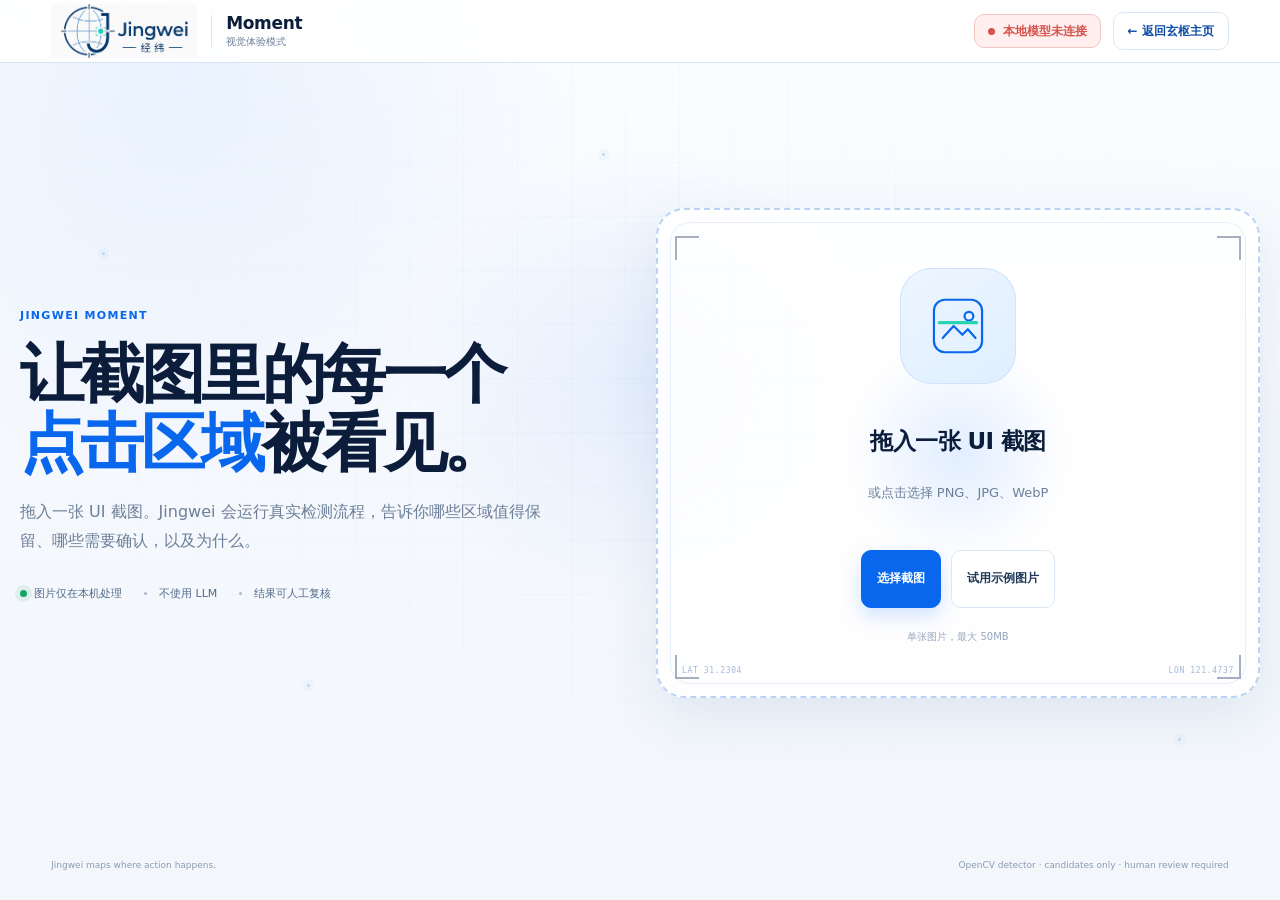
==== commit f0ef79db: "fix: restore HTML-first XUANSHU desktop experience" ====
--- a/frontend/apps/moment/index.html
+++ b/frontend/apps/moment/index.html
@@ -17,6 +17,7 @@
       </a>
       <div class="header-actions">
         <span id="runtimeBadge" class="runtime-badge is-checking"><i></i><span>正在连接本地模型</span></span>
+        <a class="ghost-link" href="../../index.html" aria-label="返回玄枢主页">← 返回玄枢主页</a>
       </div>
     </header>
 
